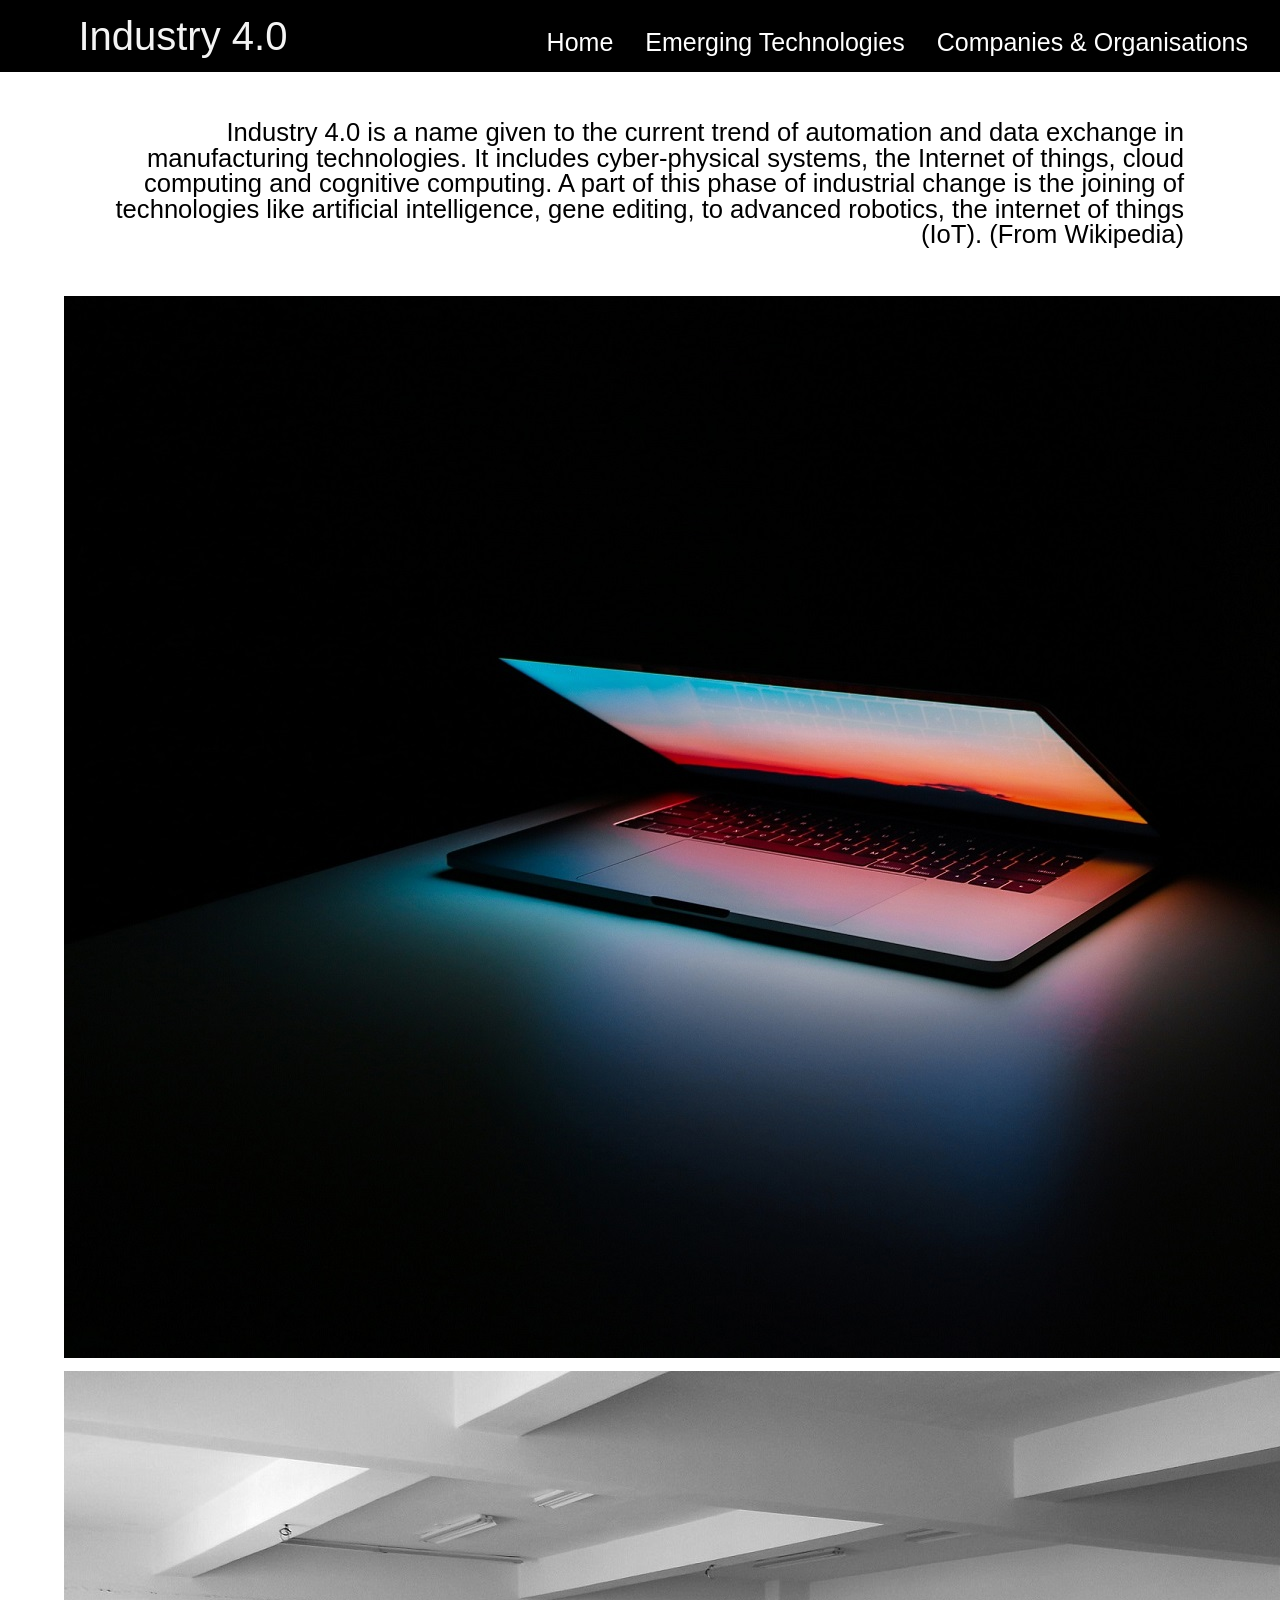
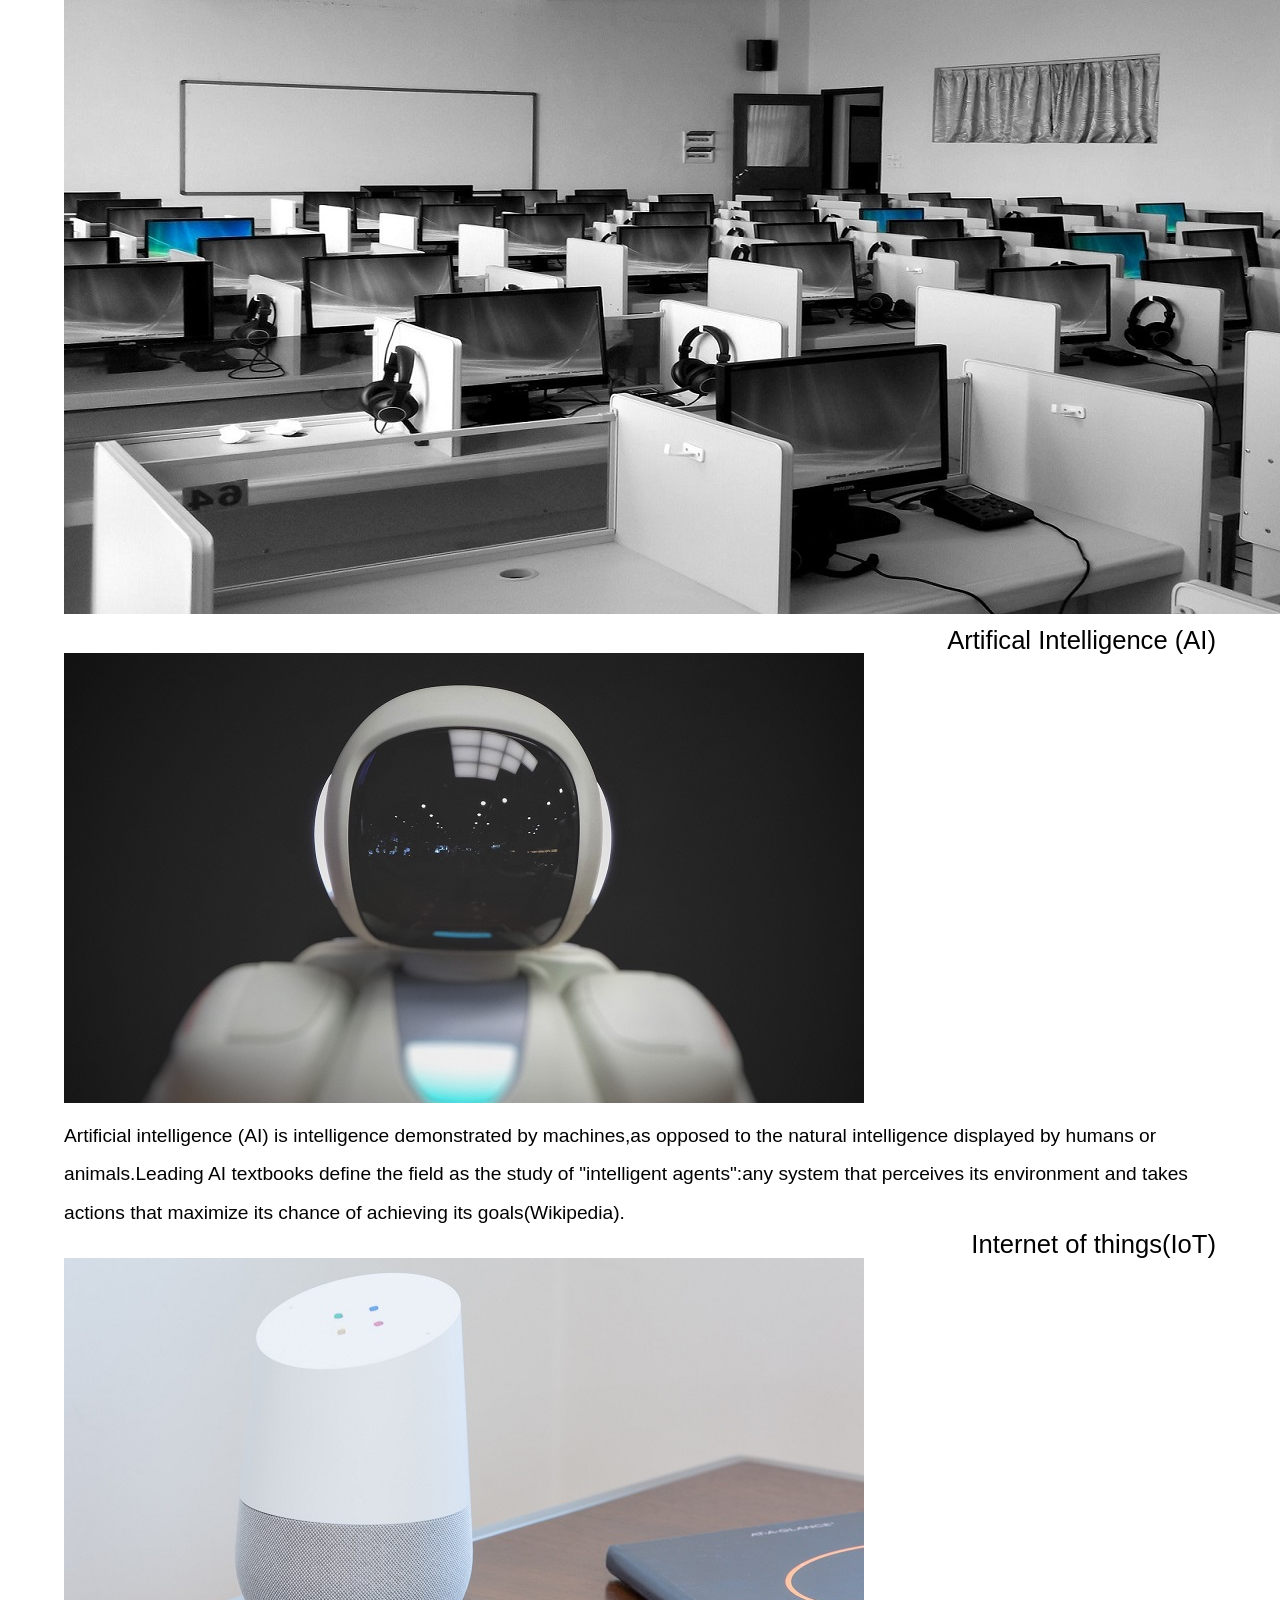
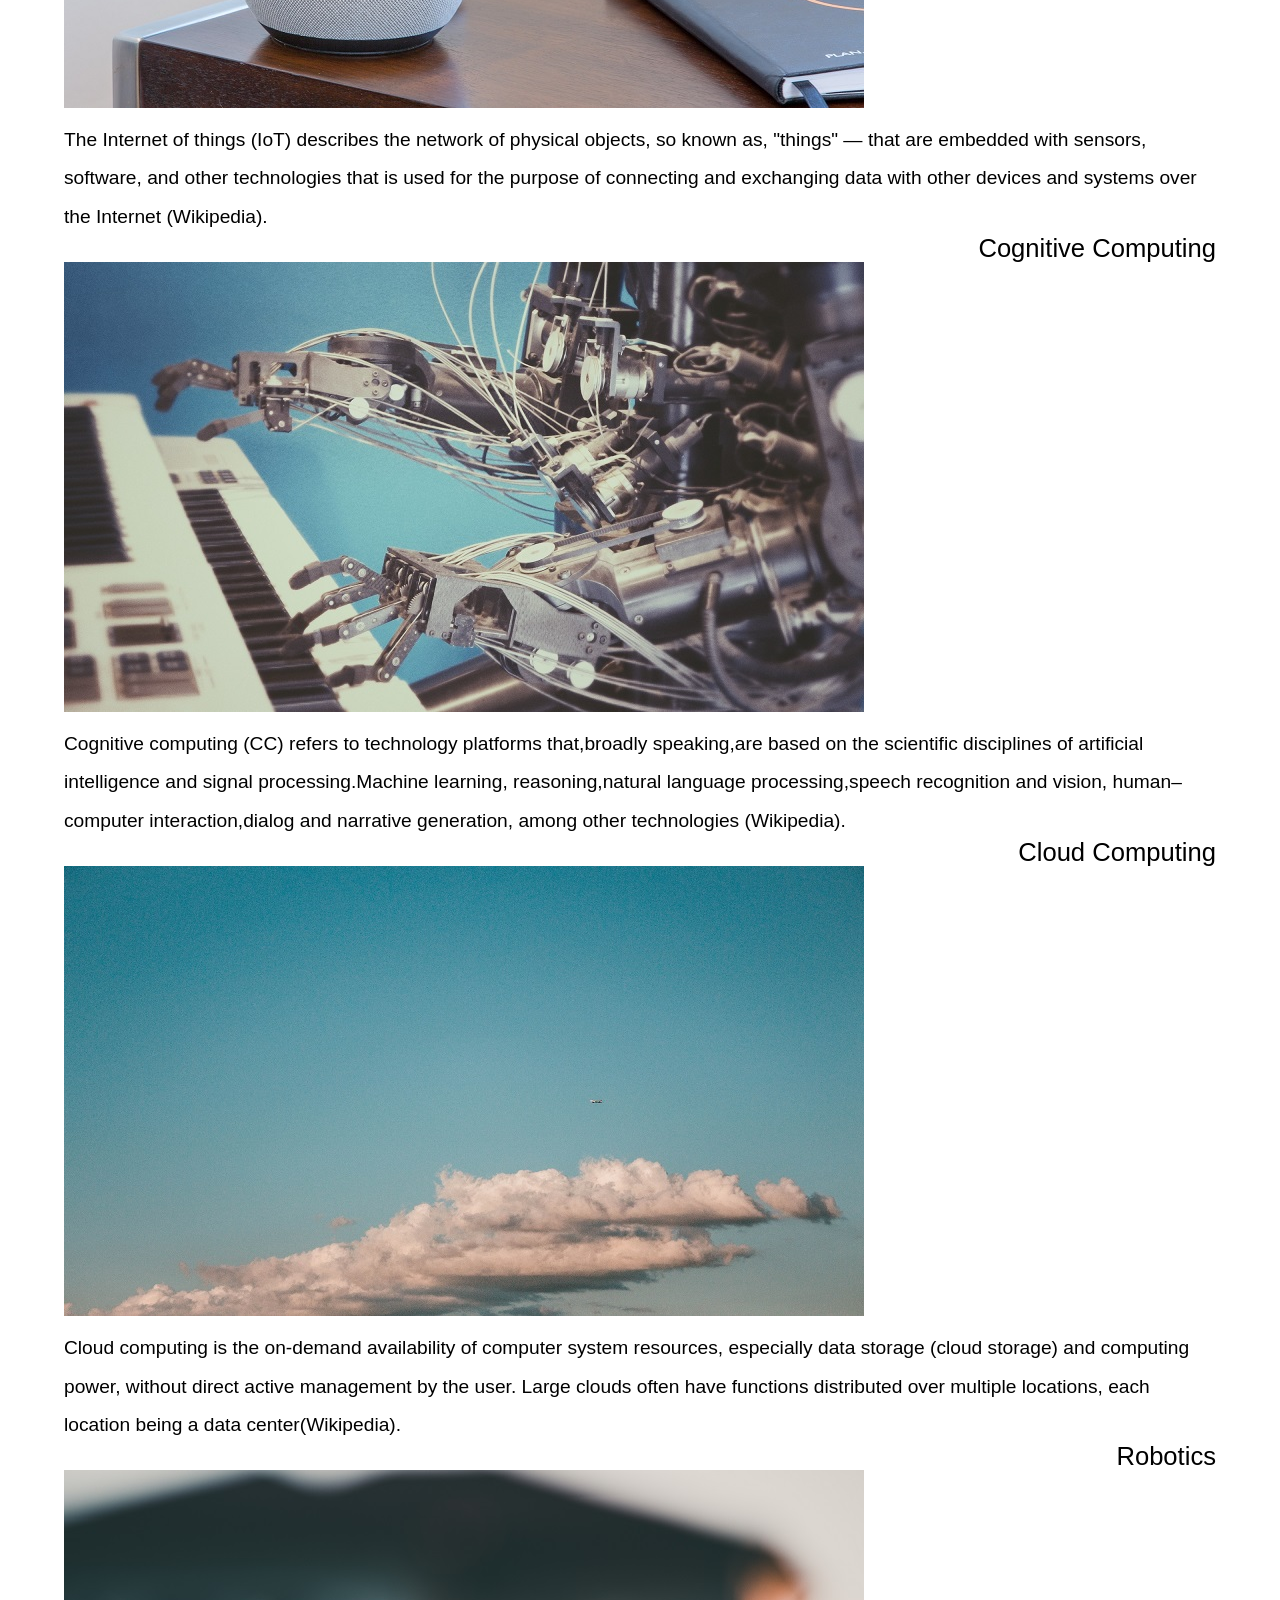
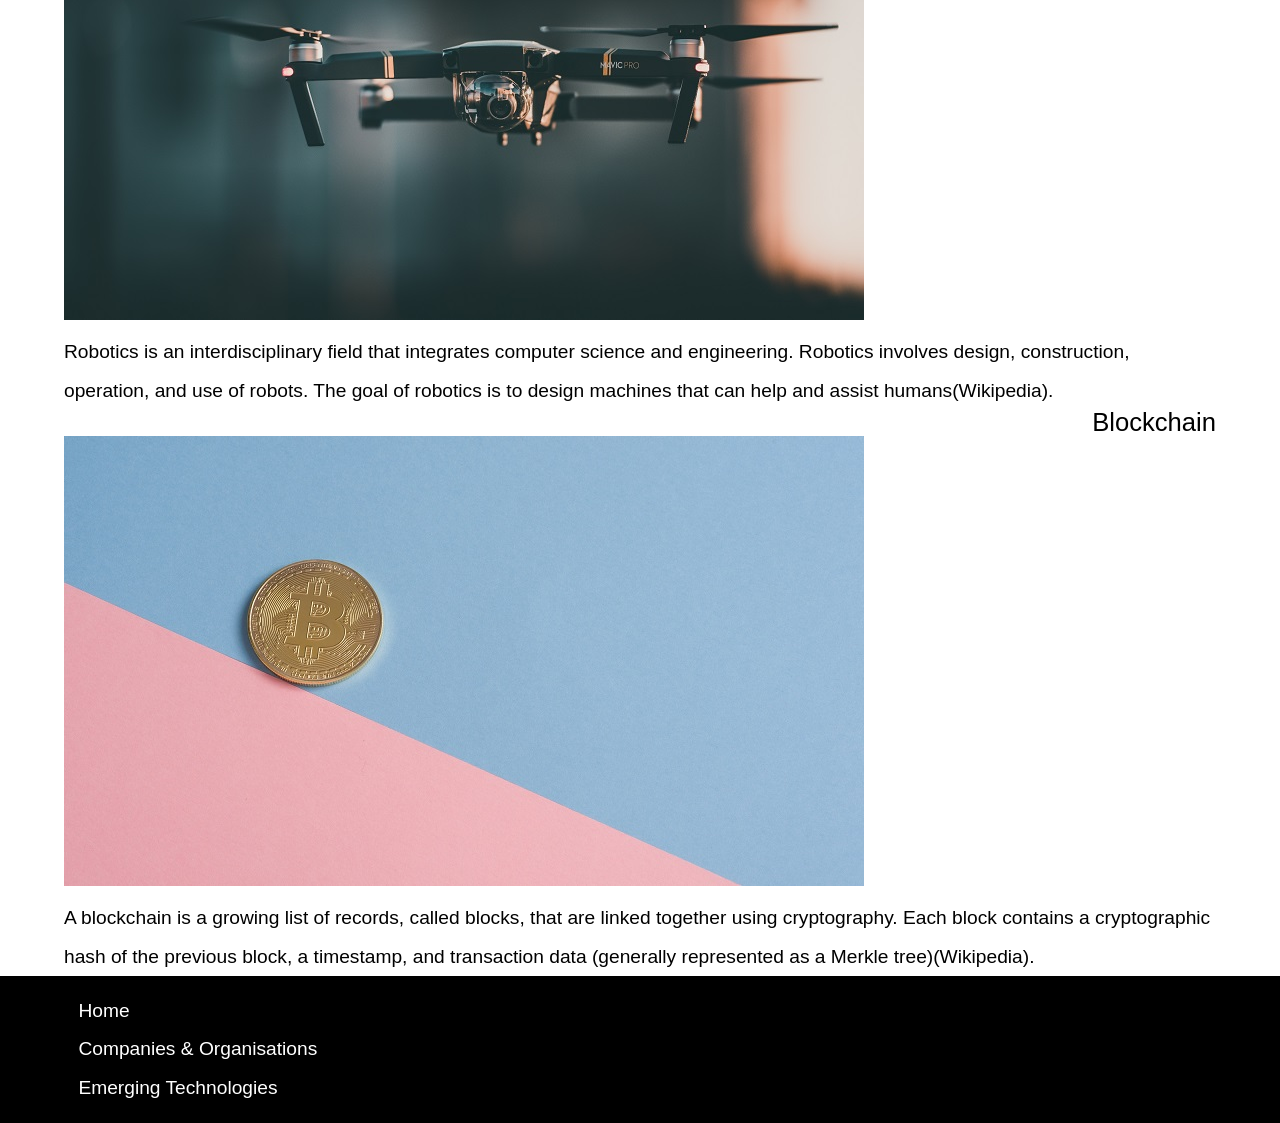
==== final-website/index.html @ 1999f6af "Add files via upload" ====
<!DOCTYPE html>
<html lang="en">

<head>

    <!-- load the head content from the head.html file -->
    <!-- This content is inserted into the base.html file -->

<meta charset="UTF-8">
<meta name="viewport" content="width=device-width, initial-scale=1.0">
<!-- load our reset stylesheet -->
<link rel="stylesheet" href="assets/css/reset.css">
<!-- load our main stylesheet -->
<link rel="stylesheet" href="assets/css/styles.css">

<!-- you could add favicons etc here -->

    <!-- set the site title to be a variable, defined in the md file -->
    <title>Industry 4.0</title>
</head>


<body>
    <header>
        <ul>
            <li><a href="/">Companies & Organisations</a></li>
            <li><a href="/">Emerging Technologies</a></li>
            <li><a href="index.html">Home</a></li>
        </ul>
        <div class="inner-wrapper">
            <h1>Industry 4.0</h1>
        </div>
    </header>
    <main>
        <div class="inner-wrapper">
            <!-- STOP! Don't add anything more to the base template -->
            <!-- the content here is loaded through the homepage template -->
            
            
<div class="hero">
    <h2>Industry 4.0 is a name given to the current trend of automation and data exchange in manufacturing technologies. It includes cyber-physical systems, the Internet of things, cloud computing and cognitive computing. A part of this phase of industrial change is the joining of technologies like artificial intelligence, gene editing, to advanced robotics, the internet of things (IoT). (From Wikipedia)</h2>
</div>

<div class="main-content">
    <p><img src="assets/images/background1.jpg" alt="alt text">
<img src="assets/images/background2.jpg" alt="alt text"></p>
<h2>Artifical Intelligence (AI)</h2>
<p><img src="assets/images/ai.jpg" alt="alt text"></p>
<p>Artificial intelligence (AI) is intelligence demonstrated by machines,as opposed to the natural intelligence displayed by humans or animals.Leading AI textbooks define the field as the study of &quot;intelligent agents&quot;:any system that perceives its environment and takes actions that maximize its chance of achieving its goals(Wikipedia).</p>
<h2>Internet of things(IoT)</h2>
<p><img src="assets/images/iot.jpg" alt="alt text"></p>
<p>The Internet of things (IoT) describes the network of physical objects, so known as, &quot;things&quot; — that are embedded with sensors, software, and other technologies that is used for the purpose of connecting and exchanging data with other devices and systems over the Internet (Wikipedia).</p>
<h2>Cognitive Computing</h2>
<p><img src="assets/images/cognitive.jpg" alt="alt text"></p>
<p>Cognitive computing (CC) refers to technology platforms that,broadly speaking,are based on the scientific disciplines of artificial intelligence and signal processing.Machine learning, reasoning,natural language processing,speech recognition and vision,
human–computer interaction,dialog and narrative generation, among other technologies (Wikipedia).</p>
<h2>Cloud Computing</h2>
<p><img src="assets/images/cloud.jpg" alt="alt text"></p>
<p>Cloud computing is the on-demand availability of computer system resources, especially
data storage (cloud storage) and computing power, without direct active management by the user. Large clouds often have functions distributed over multiple locations, each location being a data center(Wikipedia).</p>
<h2>Robotics</h2>
<p><img src="assets/images/robotics.jpg" alt="alt text"></p>
<p>Robotics is an interdisciplinary field that integrates computer science and engineering. Robotics involves design, construction, operation, and use of robots. The goal of robotics is to design machines that can help and assist humans(Wikipedia).</p>
<h2>Blockchain</h2>
<p><img src="assets/images/blockchain.jpg" alt="alt text"></p>
<p>A blockchain is a growing list of records, called blocks, that are linked together
using cryptography. Each block contains a cryptographic hash of the previous block,
a timestamp, and transaction data (generally represented as a Merkle tree)(Wikipedia).</p>

</div>

            
        </div>
    </main>

    <!-- The content in this file is inserted into the base.html file -->
<footer>
    <div class="inner-wrapper">
        <p>Home</p>
        <p>Companies & Organisations</p>
        <p>Emerging Technologies</p>

    </div>
</footer>

</body>

</html>
---- final-website/assets/css/styles.css ----
body {
    font-size: 16px;
    background-color:white;
    font-family: sans-serif;
}


ul {
    list-style: none;
    margin: 0;
    padding: 0;
    background-color: black;
  }
  
  li {
    float: right ;
    font-size: 20px;
  }
  
  li a {
    display: block;
    color: white;
    text-align: right;
    padding: 14px 16px;
    text-decoration: none;
  }  

h1 {
    font-size: 2.5em;
    color: #f4f4f4;
    
    /* shorthand for TOP RIGHT BOTTOM LEFT */
    /* margin: 1em 0 1.5em 0; */
}

h2 {
    font-size: 1.6em;
    text-align: right;
    
}

h3 {
    font-size: 1.4em;
}

p {
    font-size: 1.2em;
    line-height: 2em;
}

.inner-wrapper {
    width: 90%;
    margin: 0 auto;
}


.hero {
    text-align: center;
    min-height: 5em;
    padding: 2em;
    margin: 1em 0;
    /* vertically align */
    display: flex;
    align-items: center;
    justify-content: center;


}
header,
footer {
    background-color: black;
    padding: 1em ;
    color: white;
}

/* css media query and responsive design */
@media (min-width: 1200px) {

    h1 {
        font-size: 2.5em;
    }
    h2 {
        font-size: 1.6em;
    }
    p{
        font-size: 1.2em;
    }
    li{
        font-size:25px;
    }
    .inner-wrapper {
        width: 90%;
        margin: 0 auto;
    }
}

@media (min-width: 992px) and (max-width: 1200px) {
    h1 {
        font-size: 2em;
    }
    h2 {
        font-size: 1.6em;
    }
    p{
        font-size: 1.2em;
    }
    li{
        font-size:20px;
    }
}

@media (min-width: 768px) and (max-width: 992px) {

    h1 {
        font-size: 1.5em;
    }
    h2 {
        font-size: 1.5em;
    }
    p{
        font-size: 1.2em;
    }
    li{
        font-size:20px;
    }
}

@media (min-width: 576px) and (max-width: 768px) {

    h1 {
        font-size: 1.5em;
    }
    h2 {
        font-size: 1.5em;
    }
    p{
        font-size: 1.2em;
    }
    li{
        font-size:15px;
    }
}

@media (max-width: 576px) {

    
    h1 {
        font-size: 1.8em;
    }
    h2 {
        font-size: 2em;
    }
     p{
        font-size: 1.2em;
    }
    li{
        font-size:20px;
    }
    
}
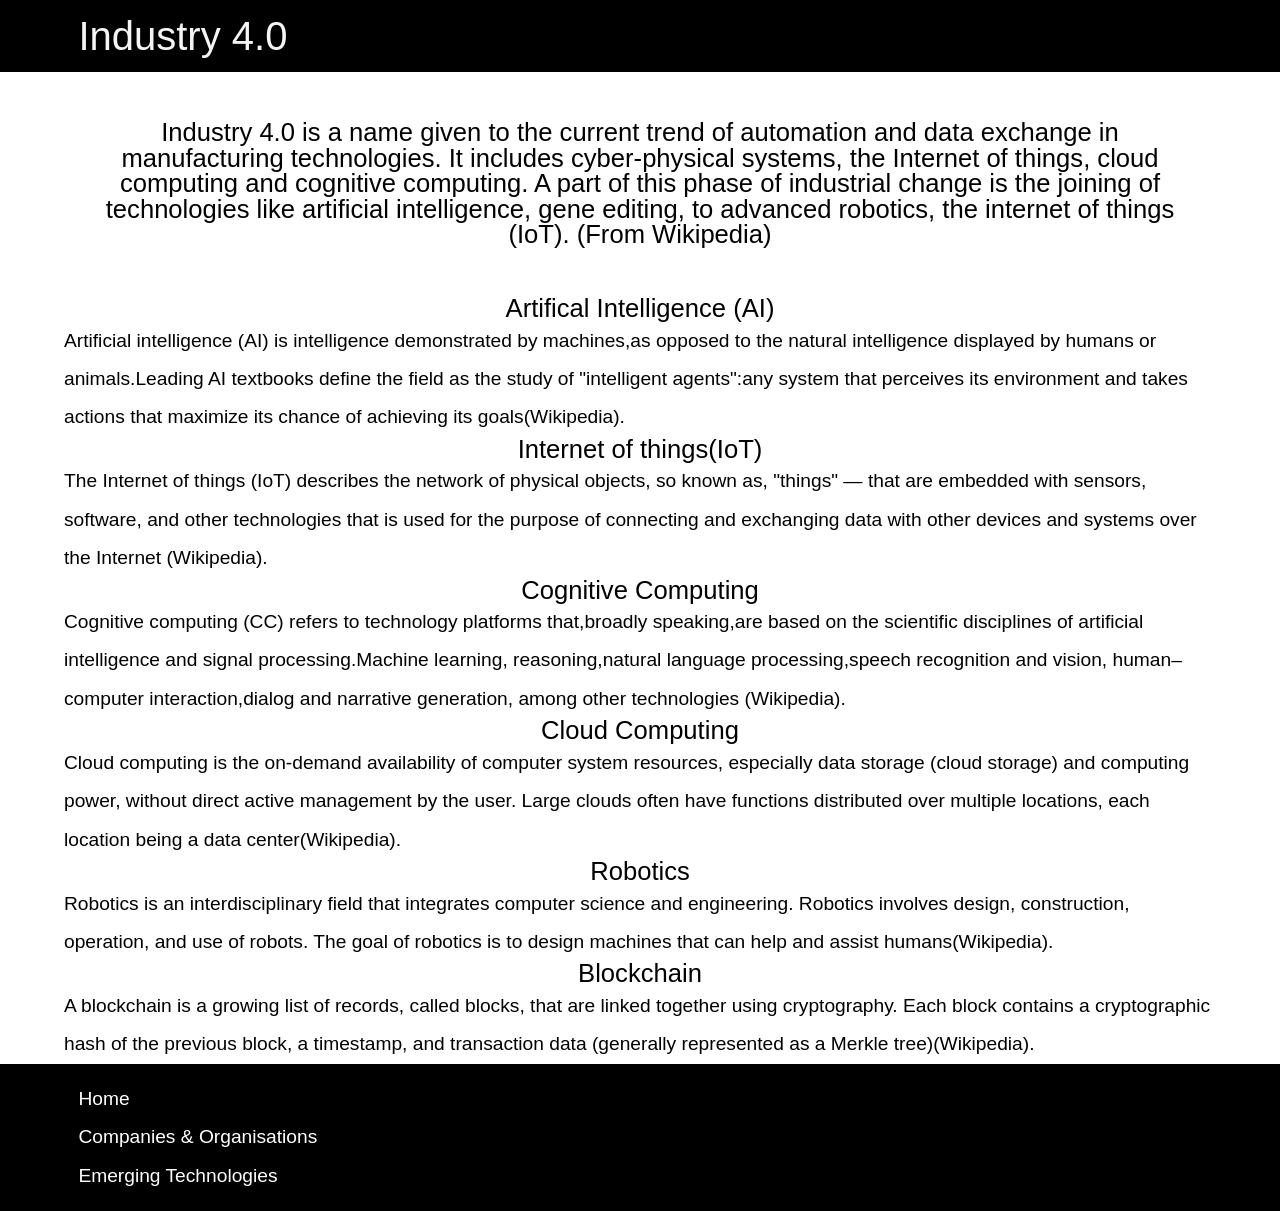
==== commit 5077fc58: "Add files via upload" ====
--- a/final-website/index.html
+++ b/final-website/index.html
@@ -22,11 +22,7 @@
 
 <body>
     <header>
-        <ul>
-            <li><a href="/">Companies & Organisations</a></li>
-            <li><a href="/">Emerging Technologies</a></li>
-            <li><a href="index.html">Home</a></li>
-        </ul>
+       
         <div class="inner-wrapper">
             <h1>Industry 4.0</h1>
         </div>
@@ -42,27 +38,19 @@
 </div>
 
 <div class="main-content">
-    <p><img src="assets/images/background1.jpg" alt="alt text">
-<img src="assets/images/background2.jpg" alt="alt text"></p>
-<h2>Artifical Intelligence (AI)</h2>
-<p><img src="assets/images/ai.jpg" alt="alt text"></p>
+    <h2>Artifical Intelligence (AI)</h2>
 <p>Artificial intelligence (AI) is intelligence demonstrated by machines,as opposed to the natural intelligence displayed by humans or animals.Leading AI textbooks define the field as the study of &quot;intelligent agents&quot;:any system that perceives its environment and takes actions that maximize its chance of achieving its goals(Wikipedia).</p>
 <h2>Internet of things(IoT)</h2>
-<p><img src="assets/images/iot.jpg" alt="alt text"></p>
 <p>The Internet of things (IoT) describes the network of physical objects, so known as, &quot;things&quot; — that are embedded with sensors, software, and other technologies that is used for the purpose of connecting and exchanging data with other devices and systems over the Internet (Wikipedia).</p>
 <h2>Cognitive Computing</h2>
-<p><img src="assets/images/cognitive.jpg" alt="alt text"></p>
 <p>Cognitive computing (CC) refers to technology platforms that,broadly speaking,are based on the scientific disciplines of artificial intelligence and signal processing.Machine learning, reasoning,natural language processing,speech recognition and vision,
 human–computer interaction,dialog and narrative generation, among other technologies (Wikipedia).</p>
 <h2>Cloud Computing</h2>
-<p><img src="assets/images/cloud.jpg" alt="alt text"></p>
 <p>Cloud computing is the on-demand availability of computer system resources, especially
 data storage (cloud storage) and computing power, without direct active management by the user. Large clouds often have functions distributed over multiple locations, each location being a data center(Wikipedia).</p>
 <h2>Robotics</h2>
-<p><img src="assets/images/robotics.jpg" alt="alt text"></p>
 <p>Robotics is an interdisciplinary field that integrates computer science and engineering. Robotics involves design, construction, operation, and use of robots. The goal of robotics is to design machines that can help and assist humans(Wikipedia).</p>
 <h2>Blockchain</h2>
-<p><img src="assets/images/blockchain.jpg" alt="alt text"></p>
 <p>A blockchain is a growing list of records, called blocks, that are linked together
 using cryptography. Each block contains a cryptographic hash of the previous block,
 a timestamp, and transaction data (generally represented as a Merkle tree)(Wikipedia).</p>
--- a/final-website/assets/css/styles.css
+++ b/final-website/assets/css/styles.css
@@ -4,55 +4,29 @@
     font-family: sans-serif;
 }
 
-
-ul {
-    list-style: none;
-    margin: 0;
-    padding: 0;
-    background-color: black;
-  }
-  
-  li {
-    float: right ;
-    font-size: 20px;
-  }
-  
-  li a {
-    display: block;
-    color: white;
-    text-align: right;
-    padding: 14px 16px;
-    text-decoration: none;
-  }  
-
 h1 {
     font-size: 2.5em;
     color: #f4f4f4;
-    
     /* shorthand for TOP RIGHT BOTTOM LEFT */
     /* margin: 1em 0 1.5em 0; */
 }
 
 h2 {
     font-size: 1.6em;
-    text-align: right;
+    text-align: center;
     
-}
-
-h3 {
-    font-size: 1.4em;
 }
 
 p {
     font-size: 1.2em;
     line-height: 2em;
+
 }
 
 .inner-wrapper {
     width: 90%;
     margin: 0 auto;
 }
-
 
 .hero {
     text-align: center;
@@ -63,8 +37,6 @@
     display: flex;
     align-items: center;
     justify-content: center;
-
-
 }
 header,
 footer {
@@ -72,7 +44,6 @@
     padding: 1em ;
     color: white;
 }
-
 /* css media query and responsive design */
 @media (min-width: 1200px) {
 
@@ -85,13 +56,6 @@
     p{
         font-size: 1.2em;
     }
-    li{
-        font-size:25px;
-    }
-    .inner-wrapper {
-        width: 90%;
-        margin: 0 auto;
-    }
 }
 
 @media (min-width: 992px) and (max-width: 1200px) {
@@ -103,9 +67,6 @@
     }
     p{
         font-size: 1.2em;
-    }
-    li{
-        font-size:20px;
     }
 }
 
@@ -120,9 +81,6 @@
     p{
         font-size: 1.2em;
     }
-    li{
-        font-size:20px;
-    }
 }
 
 @media (min-width: 576px) and (max-width: 768px) {
@@ -135,9 +93,6 @@
     }
     p{
         font-size: 1.2em;
-    }
-    li{
-        font-size:15px;
     }
 }
 
@@ -153,8 +108,5 @@
      p{
         font-size: 1.2em;
     }
-    li{
-        font-size:20px;
-    }
-    
-}+}
+
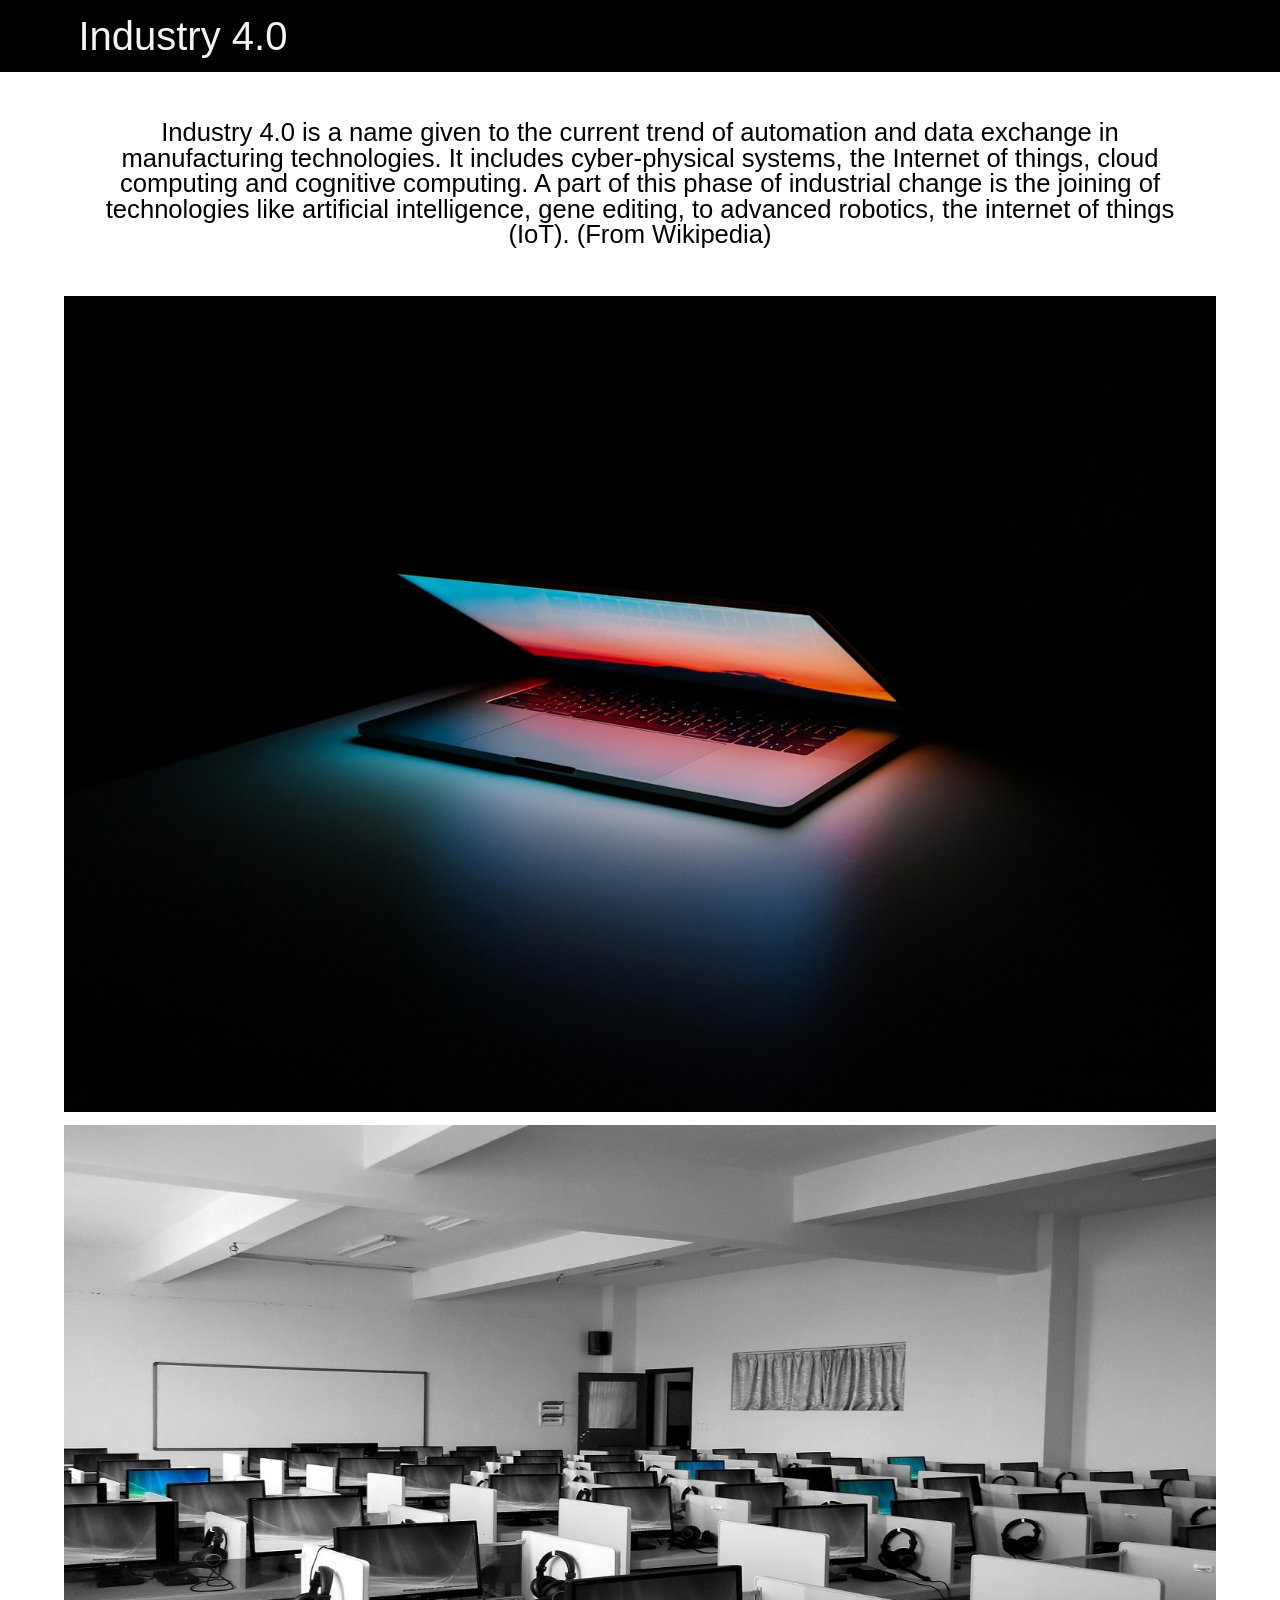
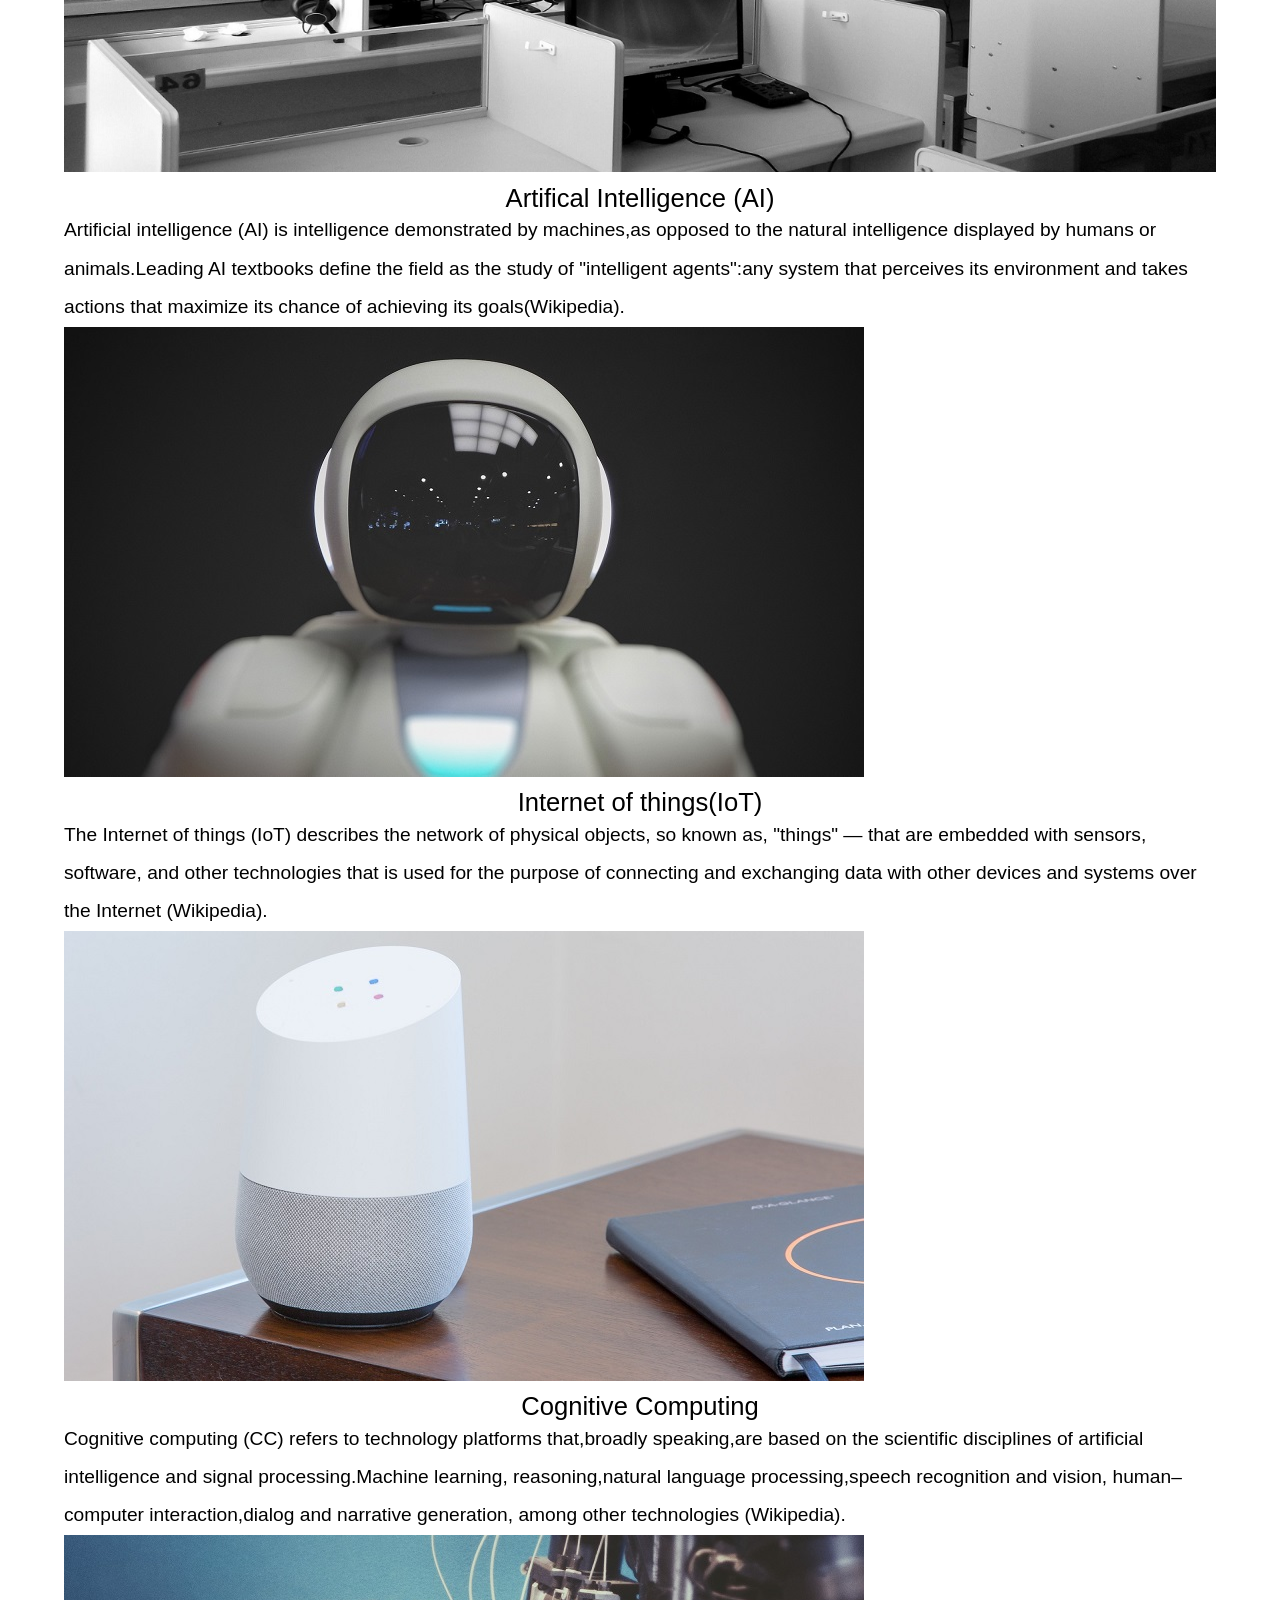
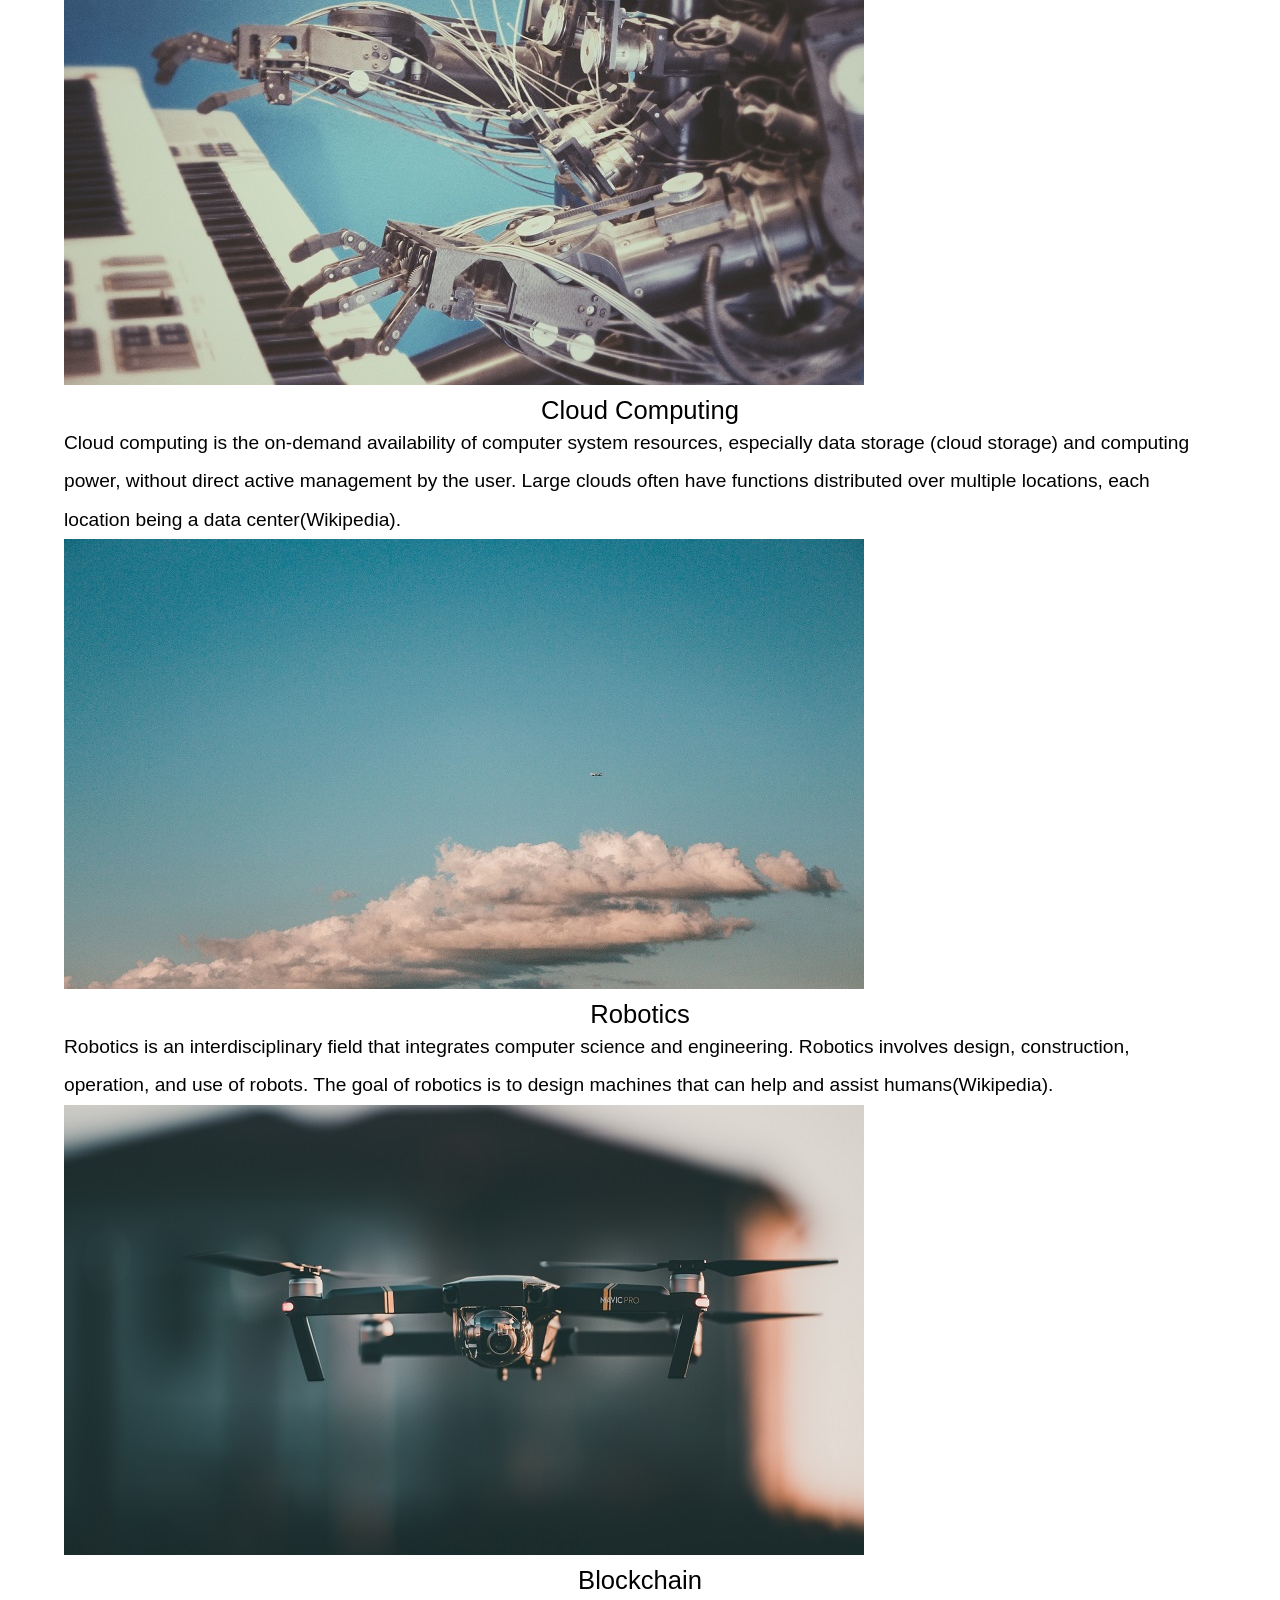
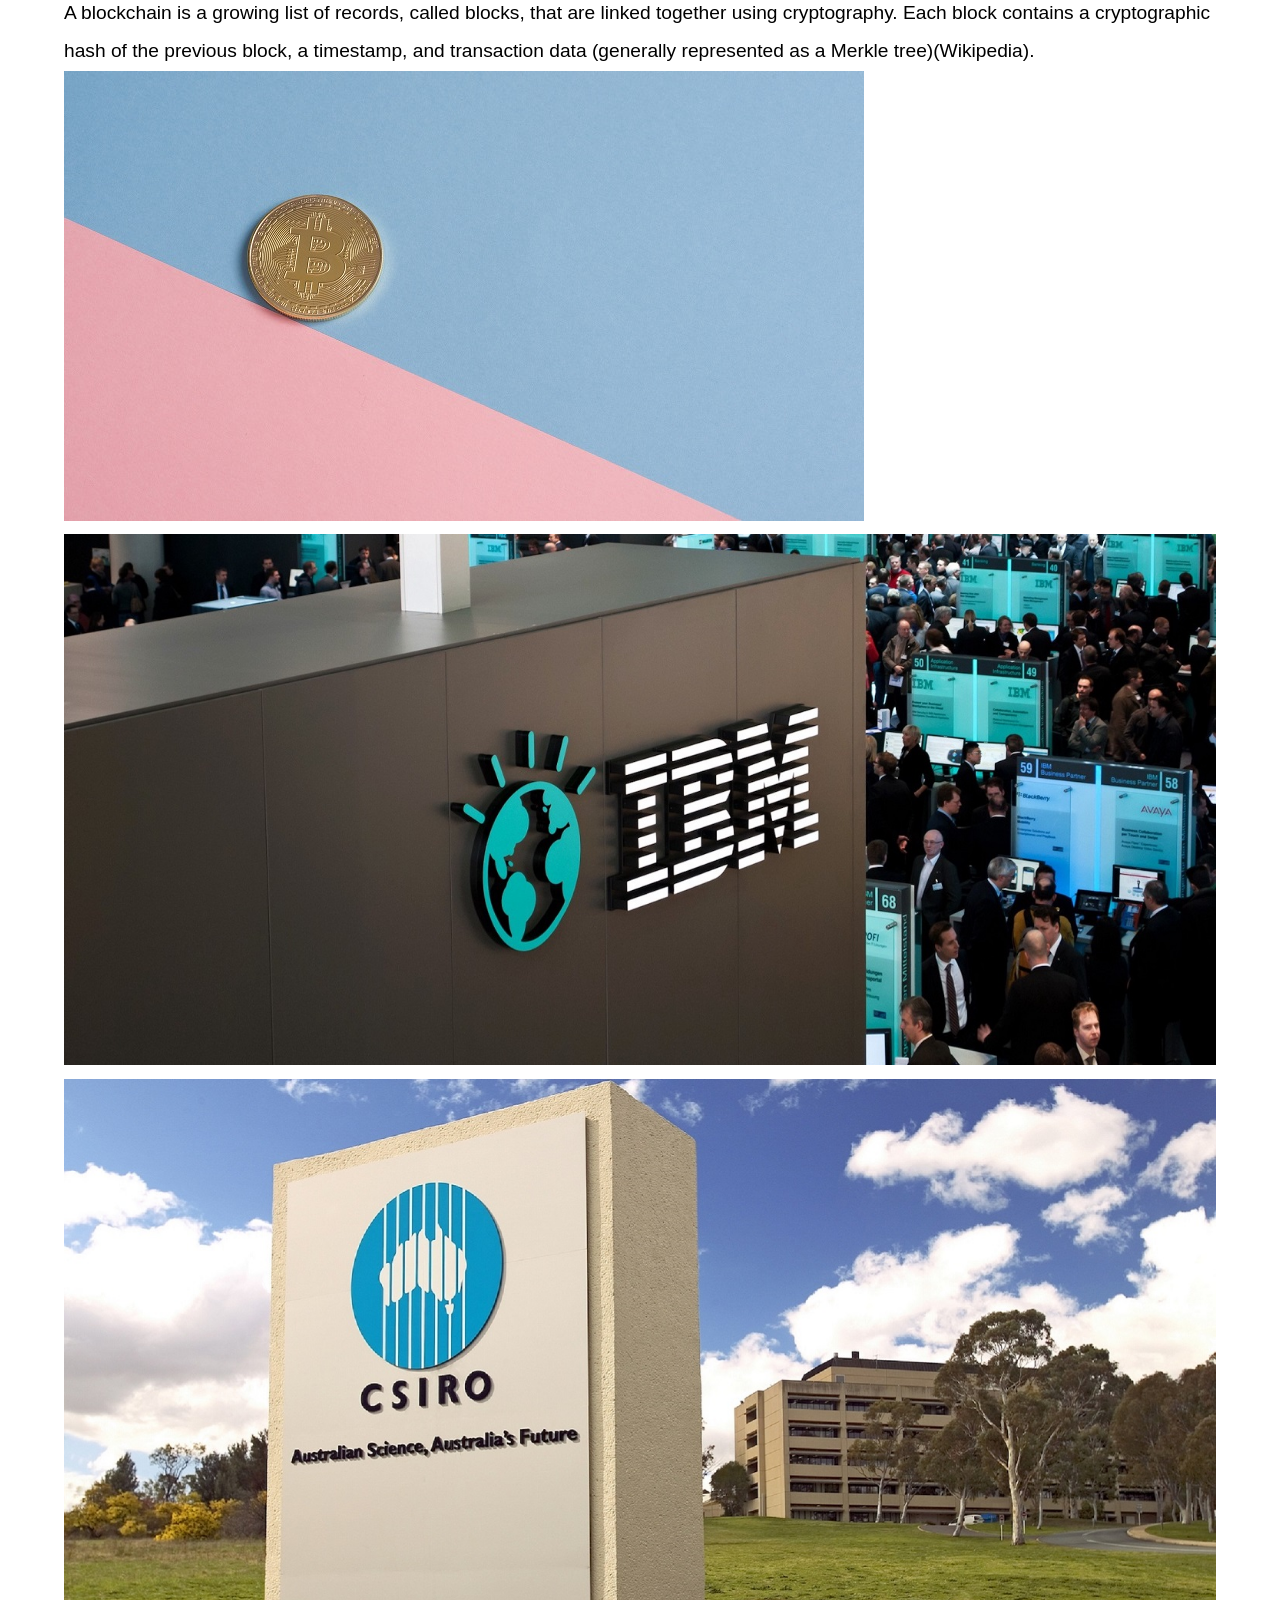
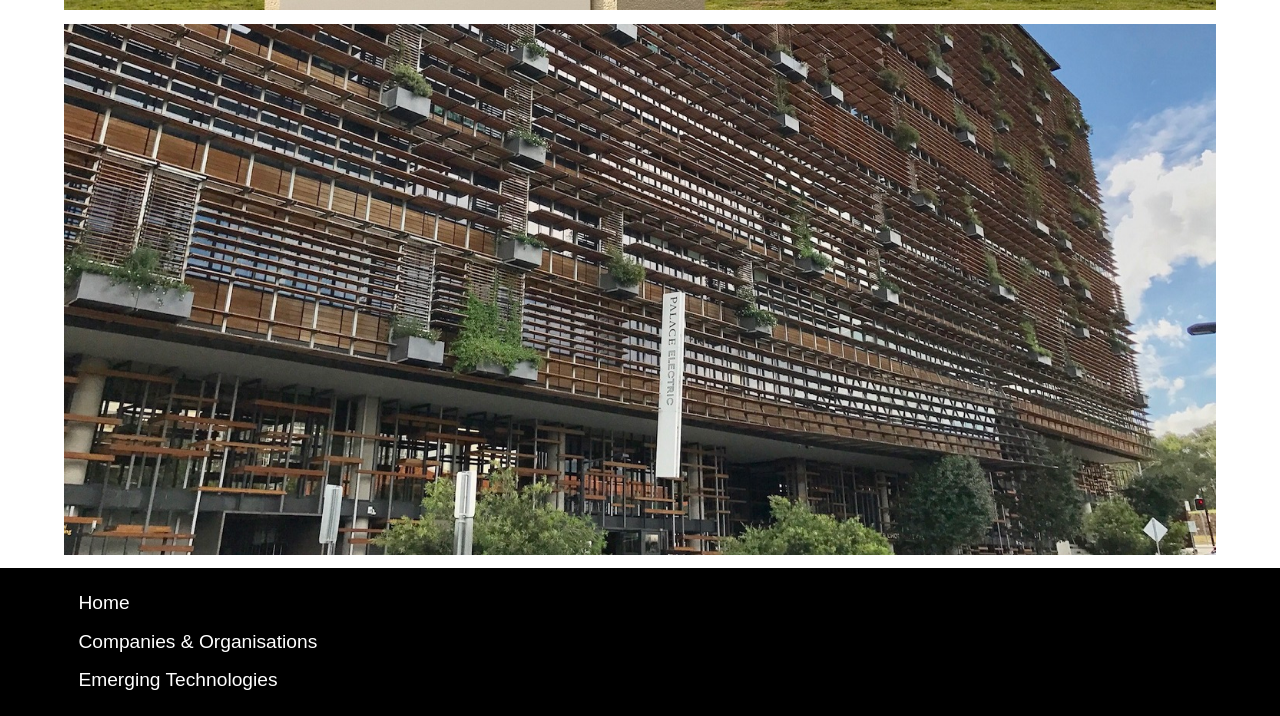
==== commit 38524929: "Add files via upload" ====
--- a/final-website/index.html
+++ b/final-website/index.html
@@ -38,22 +38,33 @@
 </div>
 
 <div class="main-content">
-    <h2>Artifical Intelligence (AI)</h2>
+    <p><img src="assets/images/background1.jpg" alt="alt text"></p>
+<p><img src="assets/images/background2.jpg" alt="alt text"></p>
+<h2>Artifical Intelligence (AI)</h2>
 <p>Artificial intelligence (AI) is intelligence demonstrated by machines,as opposed to the natural intelligence displayed by humans or animals.Leading AI textbooks define the field as the study of &quot;intelligent agents&quot;:any system that perceives its environment and takes actions that maximize its chance of achieving its goals(Wikipedia).</p>
+<p><img src="assets/images/ai.jpg" alt="alt text"></p>
 <h2>Internet of things(IoT)</h2>
 <p>The Internet of things (IoT) describes the network of physical objects, so known as, &quot;things&quot; — that are embedded with sensors, software, and other technologies that is used for the purpose of connecting and exchanging data with other devices and systems over the Internet (Wikipedia).</p>
+<p><img src="assets/images/iot.jpg" alt="alt text"></p>
 <h2>Cognitive Computing</h2>
 <p>Cognitive computing (CC) refers to technology platforms that,broadly speaking,are based on the scientific disciplines of artificial intelligence and signal processing.Machine learning, reasoning,natural language processing,speech recognition and vision,
 human–computer interaction,dialog and narrative generation, among other technologies (Wikipedia).</p>
+<p><img src="assets/images/cognitive.jpg" alt="alt text"></p>
 <h2>Cloud Computing</h2>
 <p>Cloud computing is the on-demand availability of computer system resources, especially
 data storage (cloud storage) and computing power, without direct active management by the user. Large clouds often have functions distributed over multiple locations, each location being a data center(Wikipedia).</p>
+<p><img src="assets/images/cloud.jpg" alt="alt text"></p>
 <h2>Robotics</h2>
 <p>Robotics is an interdisciplinary field that integrates computer science and engineering. Robotics involves design, construction, operation, and use of robots. The goal of robotics is to design machines that can help and assist humans(Wikipedia).</p>
+<p><img src="assets/images/robotics.jpg" alt="alt text"></p>
 <h2>Blockchain</h2>
 <p>A blockchain is a growing list of records, called blocks, that are linked together
 using cryptography. Each block contains a cryptographic hash of the previous block,
 a timestamp, and transaction data (generally represented as a Merkle tree)(Wikipedia).</p>
+<p><img src="assets/images/blockchain.jpg" alt="alt text">
+<img src="assets/images/ibm.jpg" alt="alt text">
+<img src="assets/images/csiro.jpg" alt="alt text">
+<img src="assets/images/department.jpg" alt="alt text"></p>
 
 </div>
 
--- a/final-website/assets/css/styles.css
+++ b/final-website/assets/css/styles.css
@@ -21,6 +21,9 @@
     font-size: 1.2em;
     line-height: 2em;
 
+}
+img{
+    max-width: 100%;
 }
 
 .inner-wrapper {
